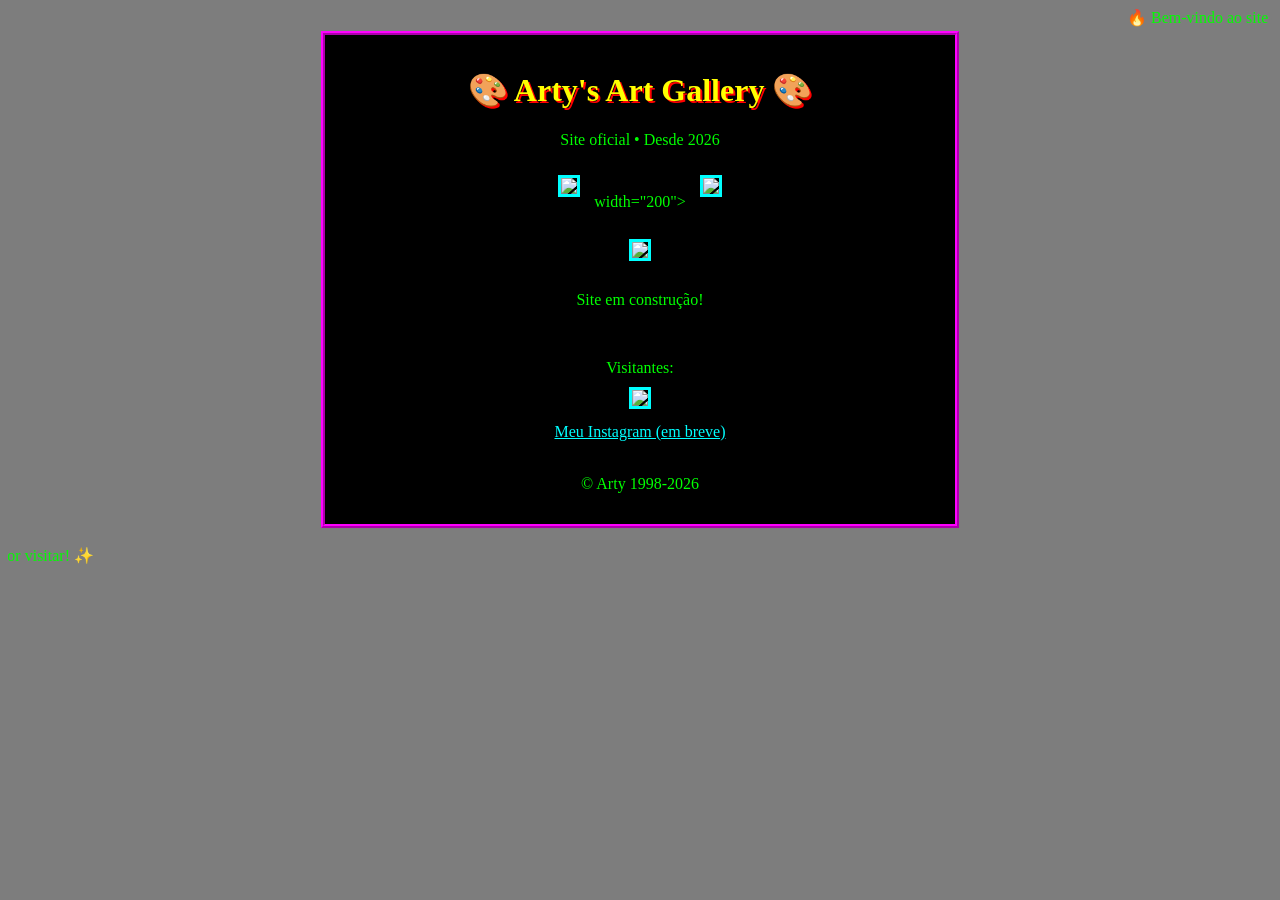
==== index.html @ b9e2ca2b "Atualizar o index.html" ====
<!DOCTYPE html>
<html>
<head>
<meta charset="UTF-8">
<title>Arty's Art Gallery</title>

<style>

body {
  background-color: #7d7d7d;
  background-image: url("https://i.imgur.com/8QfQF9F.gif");
  color: #00ff00;
  font-family: "Comic Sans MS", cursive;
  text-align: center;
}

/* caixa principal */
.main {
  background-color: black;
  border: 4px ridge #ff00ff;
  width: 600px;
  margin: auto;
  padding: 15px;
}

/* título */
h1 {
  color: yellow;
  text-shadow: 2px 2px red;
}

/* imagens */
img {
  border: 3px solid cyan;
  margin: 10px;
}

/* links */
a {
  color: cyan;
}

a:hover {
  color: yellow;
}

</style>

</head>

<body>

<marquee scrollamount="10">
🔥 Bem-vindo ao site oficial do Arty 🔥
</marquee>

<br>

<div class="main">

<h1>🎨 Arty's Art Gallery 🎨</h1>

<p>Site oficial • Desde 2026</p>

<img src="https://raw.githubusercontent.com/ArthArts/artharts/main/IMG_1007.jpeg"> width="200">
<img src="https://i.imgur.com/OUTRAIMAGEM.jpg" width="200">

<br><br>

<img src="https://i.imgur.com/5V0bY0B.gif">
<p>Site em construção!</p>

<br>

<p>
Visitantes:
<br>
<img src=
</p>

<br>

<a href="#">Meu Instagram (em breve)</a>

<br><br>

<p>© Arty 1998-2026</p>

</div>

<br>

<marquee direction="right">
✨ Obrigado por visitar! ✨
</marquee>

</body>
</html>
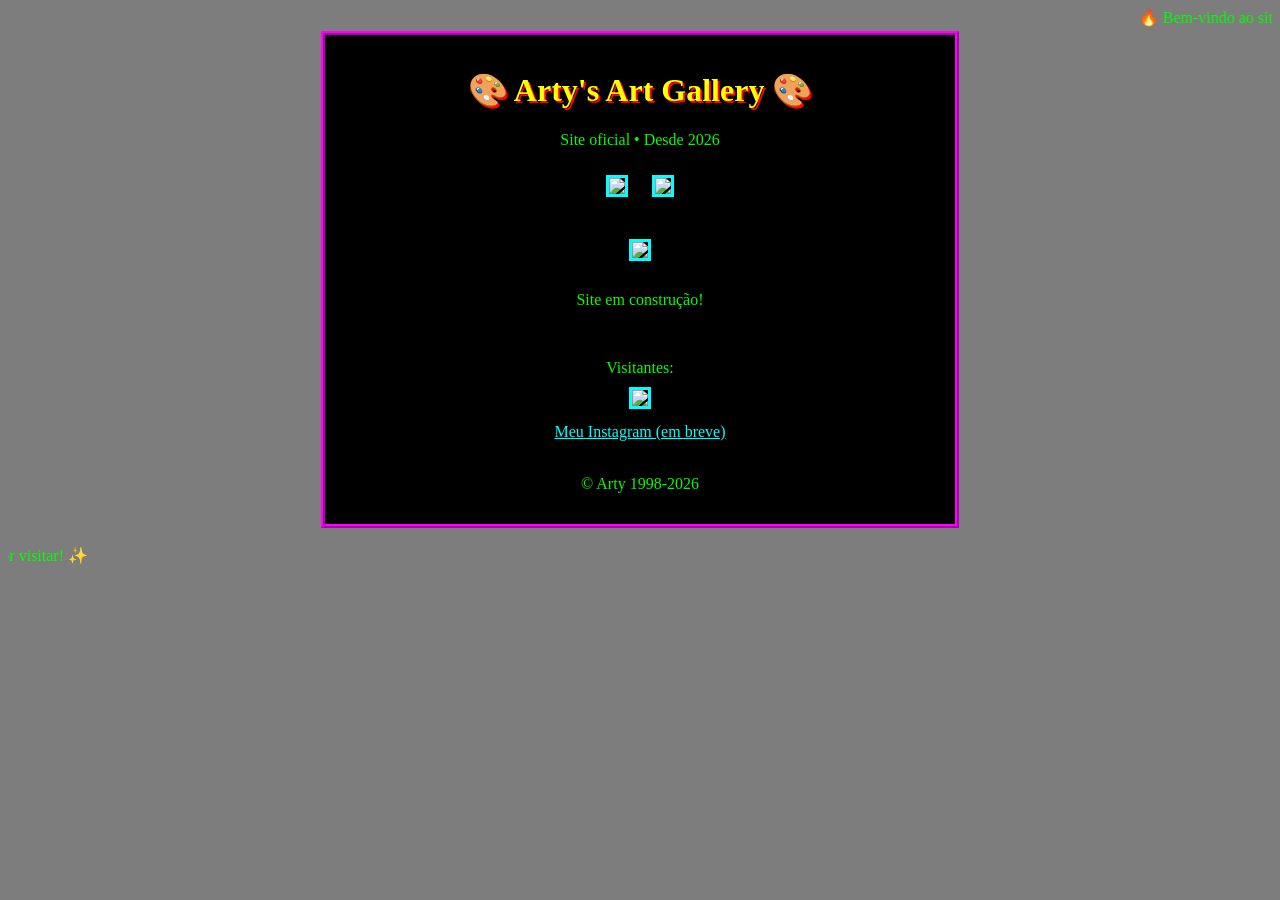
==== commit 02549204: "Atualizar o index.html" ====
--- a/index.html
+++ b/index.html
@@ -62,7 +62,7 @@
 
 <p>Site oficial • Desde 2026</p>
 
-<img src="https://raw.githubusercontent.com/ArthArts/artharts/main/IMG_1007.jpeg"> width="200">
+<img src="https://raw.githubusercontent.com/ArthArts/artharts/main/IMG_1007.jpeg" width="200">
 <img src="https://i.imgur.com/OUTRAIMAGEM.jpg" width="200">
 
 <br><br>
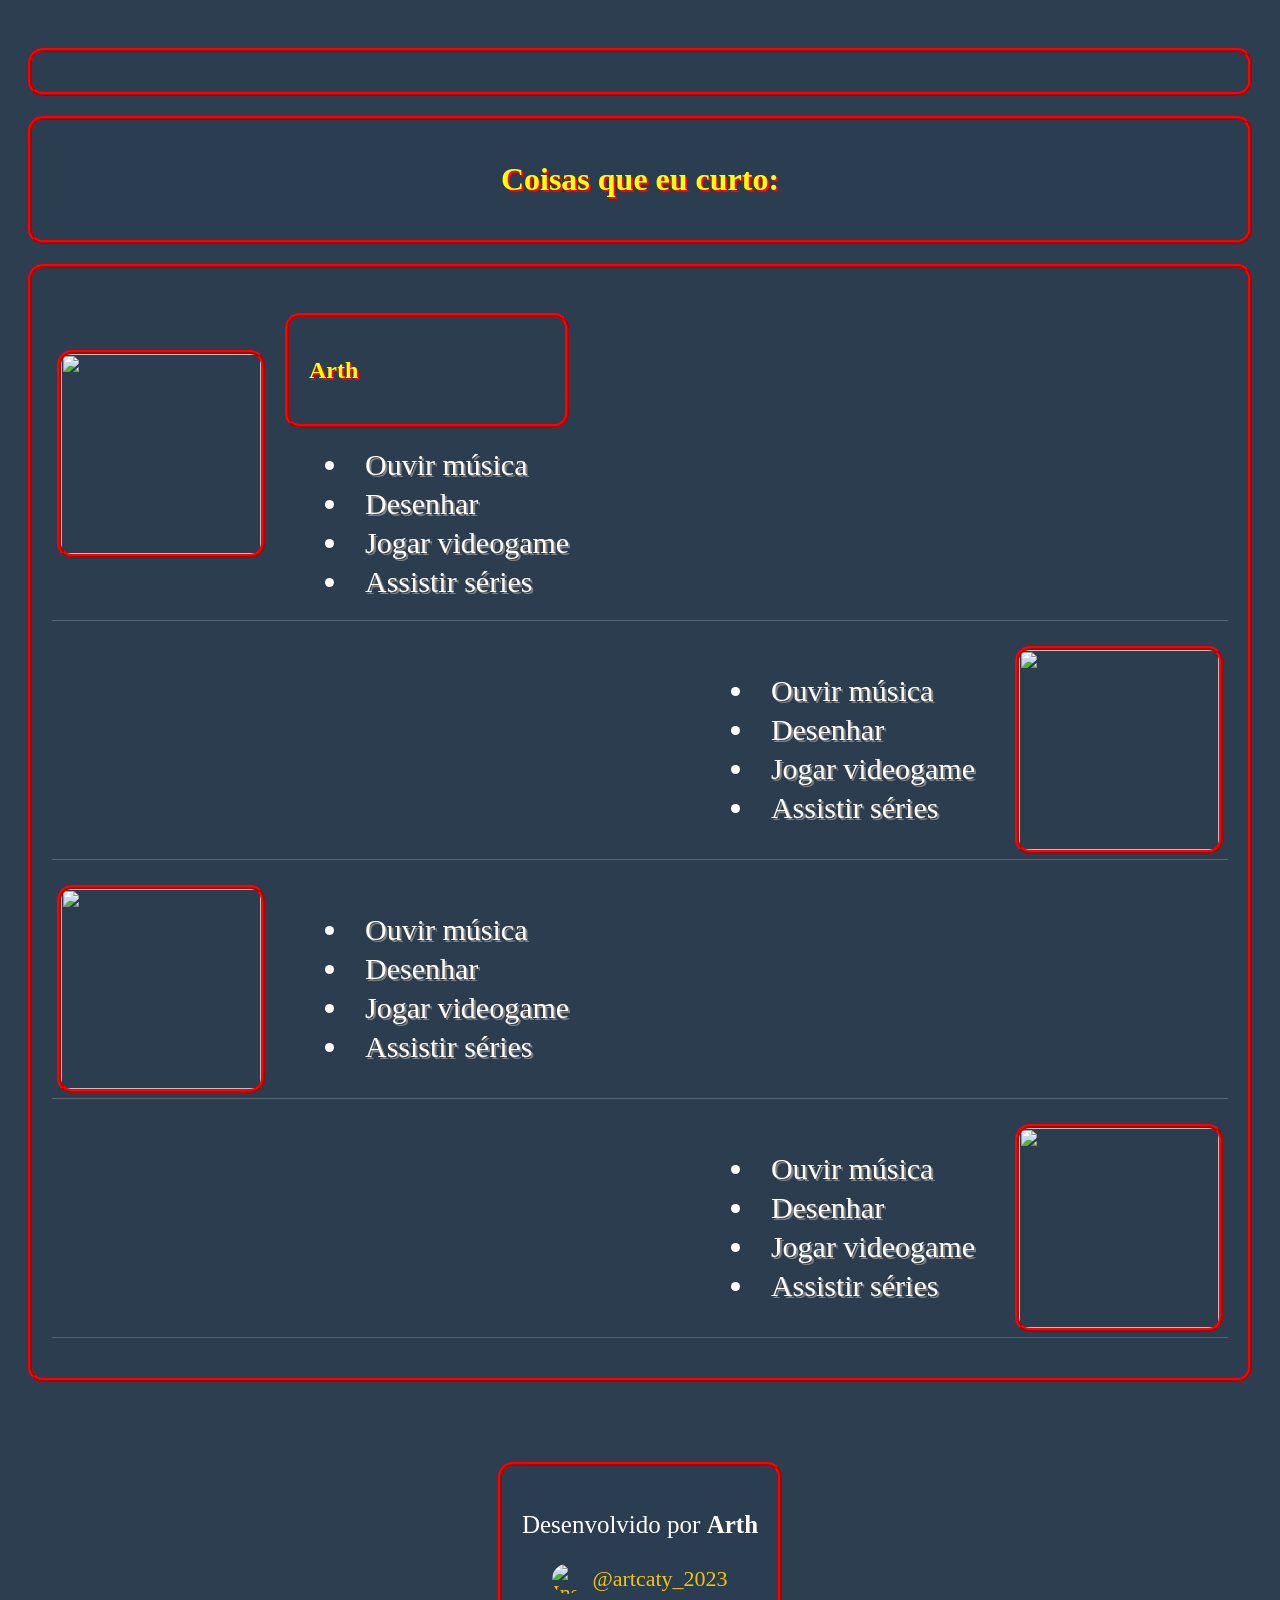
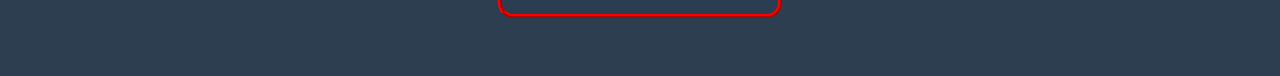
==== commit 7a95e139: "Atualizar o index.html" ====
--- a/index.html
+++ b/index.html
@@ -1,98 +1,249 @@
 <!DOCTYPE html>
-<html>
+<html lang="pt-br">
 <head>
-<meta charset="UTF-8">
-<title>Arty's Art Gallery</title>
-
-<style>
-
-body {
-  background-color: #7d7d7d;
-  background-image: url("https://i.imgur.com/8QfQF9F.gif");
-  color: #00ff00;
-  font-family: "Comic Sans MS", cursive;
-  text-align: center;
-}
-
-/* caixa principal */
-.main {
-  background-color: black;
-  border: 4px ridge #ff00ff;
-  width: 600px;
-  margin: auto;
-  padding: 15px;
-}
-
-/* título */
-h1 {
-  color: yellow;
-  text-shadow: 2px 2px red;
-}
-
-/* imagens */
-img {
-  border: 3px solid cyan;
-  margin: 10px;
-}
-
-/* links */
-a {
-  color: cyan;
-}
-
-a:hover {
-  color: yellow;
-}
-
-</style>
-
+	<meta charset="UTF-8">
+	<div class="main">
+	<title>Meus Favoritos</title>
+	</div>
+	<link rel="icon" type="image/x-icon" href="IMG_1007.jpeg">
+
+
+
+	<style>
+	h1 {
+		color: yellow;
+		text-shadow: 2px 2px red;
+		font-family: "Comic Sans MS", "Comic Sans", cursive-no;
+}
+
+	h2 {
+		color: orange;
+		text-shadow: 2px 2px red;
+		font-family: "MS Sans Serif";
+}
+
+	p {
+		font-size: 25px
+}
+
+	li {
+		list-style-position: inside;
+		font-size: 30px;
+		align-items: center;
+		margin-bottom: 5px;
+}
+
+	.marquee-up {
+		border: 2px inset white;
+		background: #c0c0c0;
+		color: black;
+		padding: 4px;
+		margin: 10px;
+		font-family: "MS Sans Serif";
+}
+
+	body {
+		background-color: #2c3e50;
+		background-image: 					url("floresta_laranja.jpeg");
+		background-size: cover;
+		background-repeat: no-repeat;
+		background-attachment: fixed;
+		color: white;
+		padding: 20px;
+		font-family: "Arial, sans-serif";
+}
+
+	img {
+		width: 200px;
+		height: 200px;
+		object-fit: cover;
+		border: 4px ridge #ff0000;
+		border-radius: 15px;
+}
+
+	.container-item {
+		display: flex;
+		align-items: center;
+		margin-bottom: 20px;
+		border-bottom: 1px solid rgba(255, 255, 255, 0.2);
+		padding: 5px;
+		gap: 20px;
+}
+
+	.container-item:nth-of-type(even) {
+		flex-direction: row-reverse;
+}
+
+	.container-item:nth-of-type(even) img {
+		margin-left: 20px;
+		margin-right: 0;
+}
+
+	.container-item img {
+    transition: transform 0.3s ease, box-shadow 0.3s ease;
+	cursor: pointer;
+}
+
+	.container-item img:hover {
+		transform: scale(1.1);
+		box-shadow: 0 0 20px rgba(255, 255, 0, 0.6);
+		z-index: 1;
+}
+
+	main, .main {
+		background-color: rgba(44, 62, 80, 0.8);
+		border: 4px ridge #ff0000;
+		border-radius: 15px;
+		padding: 20px;
+		list-style-position: inside;
+		margin: 20px auto;
+		text-shadow: 2px 2px gray;
+}
+
+	botao, .botao {
+		display: inline-block;
+		background-color: rgba(25, 25, 25, 1);
+.	border: 3px solid #cfcfcf;
+		border-radius: 15px;
+		padding: 20px;
+		list-style-position: inside;
+}
+
+	header {
+		background-color: rgba(44, 62, 80, 0.9);
+		border: 4px ridge #ff0000;
+		border-radius: 15px;
+		padding: 20px;
+		margin-bottom: 20px;
+		text-shadow: 2px 2px #000;
+		text-align: center;
+}
+
+	nav {
+		display: flex;
+		justify-content: center;
+		gap: 15px;
+		margin-bottom: 20px;
+}
+
+	article {
+		background: rgba(0, 0, 0, 0.5);
+		padding: 15px;
+		border-left: 5px solid yellow;
+		margin: 10px 0;
+}
+
+	aside {
+		font-style: italic;
+		color: #bdc3c7;
+		font-size: 14px;
+		text-align: right;
+}
+
+footer {
+    margin-top: 50px;
+    text-align: center;
+    padding: 30px;
+}
+
+.main-footer {
+    background-color: rgba(44, 62, 80, 0.9);
+    border: 4px ridge #ff0000;
+    border-radius: 15px;
+    padding: 20px;
+    display: inline-block;
+}
+
+.social a {
+    color: #f1c40f;
+    text-decoration: none;
+    font-size: 22px;
+    display: flex;
+    align-items: center;
+    justify-content: center;
+    gap: 10px;
+    transition: 0.3s;
+}
+
+.social a:hover {
+    color: #ff0000;
+    transform: scale(1.05);
+}
+
+.icon-insta {
+    width: 30px !important;
+    height: 30px !important;
+    border: none !important;
+    box-shadow: none !important;
+}
+
+	</style>
 </head>
-
 <body>
-
-<marquee scrollamount="10">
-🔥 Bem-vindo ao site oficial do Arty 🔥
-</marquee>
-
-<br>
-
-<div class="main">
-
-<h1>🎨 Arty's Art Gallery 🎨</h1>
-
-<p>Site oficial • Desde 2026</p>
-
-<img src="https://raw.githubusercontent.com/ArthArts/artharts/main/IMG_1007.jpeg" width="200">
-<img src="https://i.imgur.com/OUTRAIMAGEM.jpg" width="200">
-
-<br><br>
-
-<img src="https://i.imgur.com/5V0bY0B.gif">
-<p>Site em construção!</p>
-
-<br>
-
-<p>
-Visitantes:
-<br>
-<img src=
-</p>
-
-<br>
-
-<a href="#">Meu Instagram (em breve)</a>
-
-<br><br>
-
-<p>© Arty 1998-2026</p>
-
-</div>
-
-<br>
-
-<marquee direction="right">
-✨ Obrigado por visitar! ✨
-</marquee>
+	<header>
+		<h1>Coisas que eu curto:</h1>
+	</header>
+<main>
+	<div class="container-item">
+	<img src="ta_potente.jpeg">
+		<section id="sobre min">
+	<div class="main" top="200px">
+	<h1>Arth</h1>
+	</div>
+			<ul>
+			<li>Ouvir música</li>
+ 			<li>Desenhar</li>
+			<li>Jogar videogame</li>
+			<li>Assistir séries</li>
+			</ul>
+		</section>
+	</div>
+		<div class="container-item">
+		<img src="https://i.etsystatic.com/16534411/r/il/c48c12/4558924237/il_850x675.4558924237_a4yt.jpg">
+		<section id="Amigos">
+			<ul>
+			<li>Ouvir música</li>
+ 			<li>Desenhar</li>
+			<li>Jogar videogame</li>
+			<li>Assistir séries</li>
+			</ul>
+		</section>
+	</div>
+	<div class="container-item">
+	<img src="https://i.etsystatic.com/16534411/r/il/c48c12/4558924237/il_850x675.4558924237_a4yt.jpg">
+		<section id="Amigos2">
+			<ul>
+			<li>Ouvir música</li>
+ 			<li>Desenhar</li>
+			<li>Jogar videogame</li>
+			<li>Assistir séries</li>
+			</ul>
+		</section>
+	</div>
+	<div class="container-item">
+	<img src="https://i.etsystatic.com/16534411/r/il/c48c12/4558924237/il_850x675.4558924237_a4yt.jpg">
+		<section id="Amigos3">
+			<ul>
+			<li>Ouvir música</li>
+ 			<li>Desenhar</li>
+			<li>Jogar videogame</li>
+			<li>Assistir séries</li>
+			</ul>
+		</section>
+	</div>
+</main>
+<footer>
+    <div class="main-footer"> 
+        <p>Desenvolvido por
+<strong>Arth</strong></p>
+        <div class="social">
+            <a href="https://www.instagram.com/artcaty_2023" target="_blank">
+                <img src="https://upload.wikimedia.org/wikipedia/commons/e/e7/Instagram_logo_2016.svg" alt="Instagram" class="icon-insta">
+                @artcaty_2023
+            </a>
+        </div>
+    </div>
+</footer>
 
 </body>
-</html>
+</html>
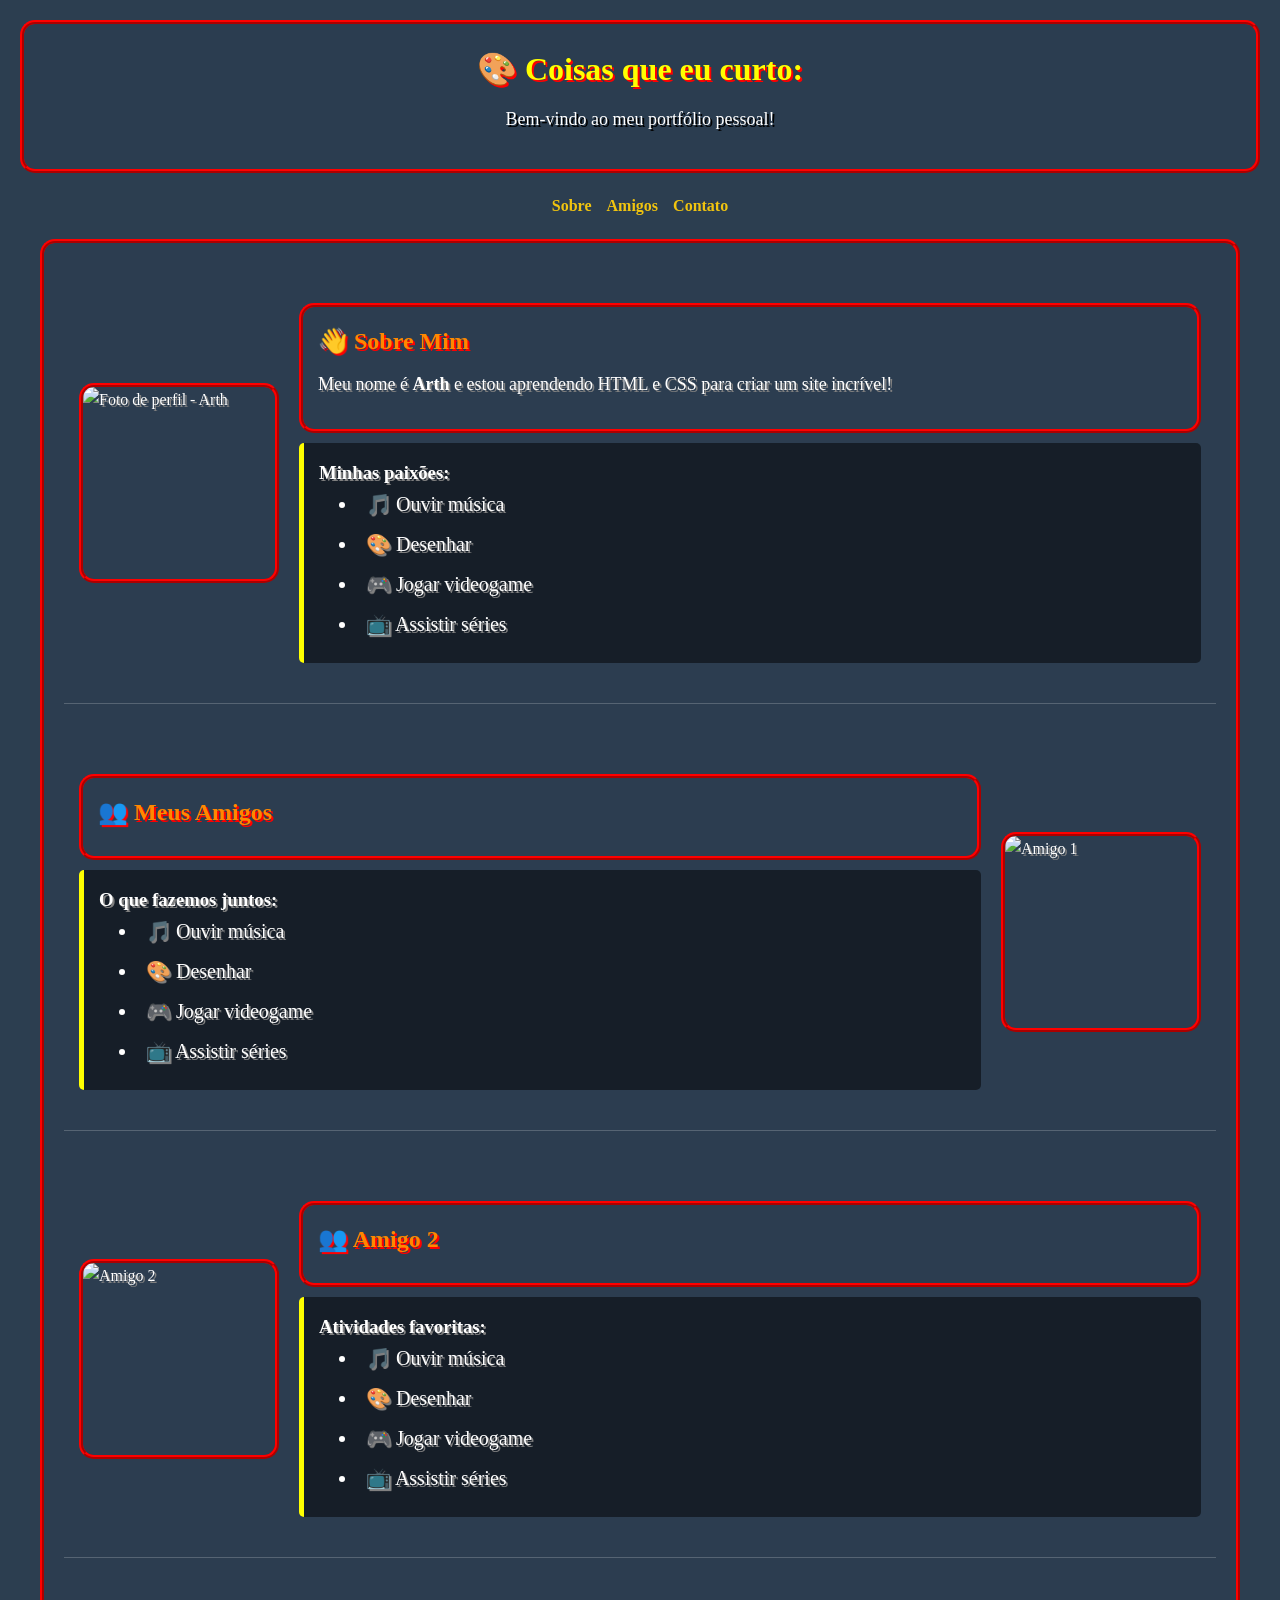
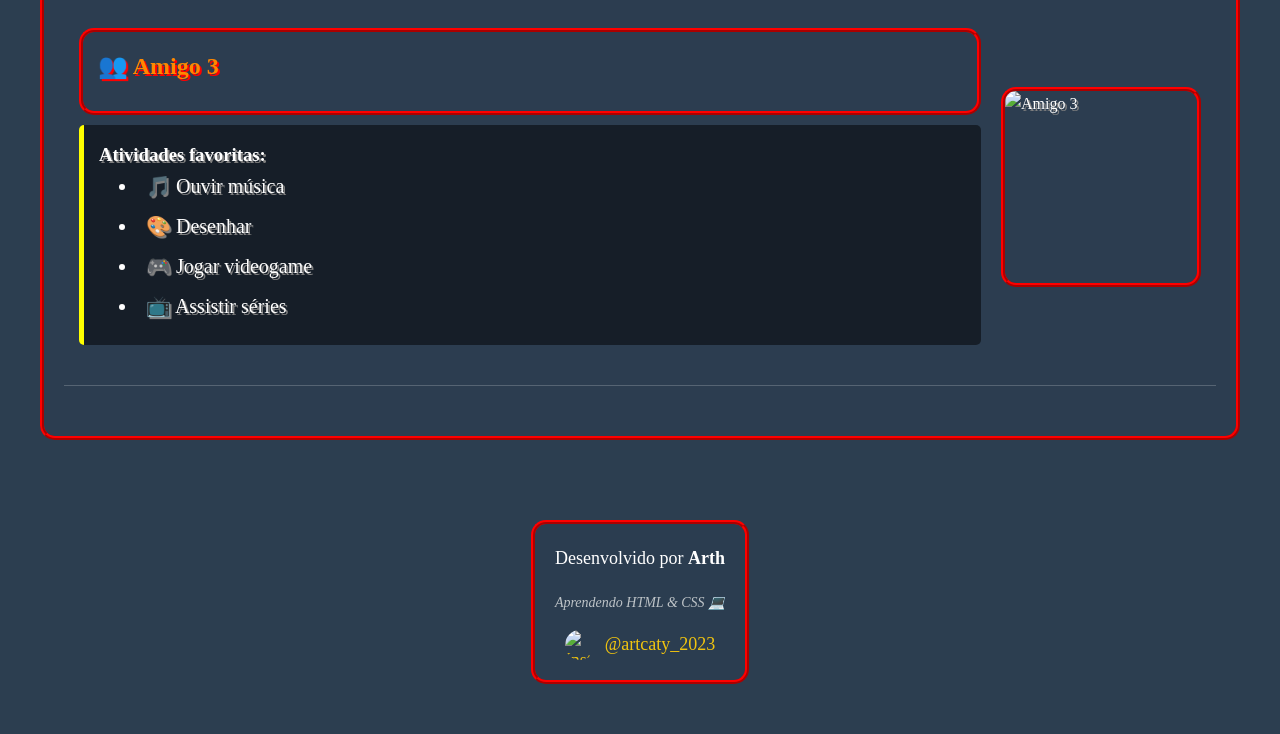
==== commit 78ef45ed: "feat: atualizar HTML com CSS separado e estrutura melhorada" ====
--- a/index.html
+++ b/index.html
@@ -2,248 +2,116 @@
 <html lang="pt-br">
 <head>
 	<meta charset="UTF-8">
-	<div class="main">
-	<title>Meus Favoritos</title>
-	</div>
-	<link rel="icon" type="image/x-icon" href="IMG_1007.jpeg">
-
-
-
-	<style>
-	h1 {
-		color: yellow;
-		text-shadow: 2px 2px red;
-		font-family: "Comic Sans MS", "Comic Sans", cursive-no;
-}
-
-	h2 {
-		color: orange;
-		text-shadow: 2px 2px red;
-		font-family: "MS Sans Serif";
-}
-
-	p {
-		font-size: 25px
-}
-
-	li {
-		list-style-position: inside;
-		font-size: 30px;
-		align-items: center;
-		margin-bottom: 5px;
-}
-
-	.marquee-up {
-		border: 2px inset white;
-		background: #c0c0c0;
-		color: black;
-		padding: 4px;
-		margin: 10px;
-		font-family: "MS Sans Serif";
-}
-
-	body {
-		background-color: #2c3e50;
-		background-image: 					url("floresta_laranja.jpeg");
-		background-size: cover;
-		background-repeat: no-repeat;
-		background-attachment: fixed;
-		color: white;
-		padding: 20px;
-		font-family: "Arial, sans-serif";
-}
-
-	img {
-		width: 200px;
-		height: 200px;
-		object-fit: cover;
-		border: 4px ridge #ff0000;
-		border-radius: 15px;
-}
-
-	.container-item {
-		display: flex;
-		align-items: center;
-		margin-bottom: 20px;
-		border-bottom: 1px solid rgba(255, 255, 255, 0.2);
-		padding: 5px;
-		gap: 20px;
-}
-
-	.container-item:nth-of-type(even) {
-		flex-direction: row-reverse;
-}
-
-	.container-item:nth-of-type(even) img {
-		margin-left: 20px;
-		margin-right: 0;
-}
-
-	.container-item img {
-    transition: transform 0.3s ease, box-shadow 0.3s ease;
-	cursor: pointer;
-}
-
-	.container-item img:hover {
-		transform: scale(1.1);
-		box-shadow: 0 0 20px rgba(255, 255, 0, 0.6);
-		z-index: 1;
-}
-
-	main, .main {
-		background-color: rgba(44, 62, 80, 0.8);
-		border: 4px ridge #ff0000;
-		border-radius: 15px;
-		padding: 20px;
-		list-style-position: inside;
-		margin: 20px auto;
-		text-shadow: 2px 2px gray;
-}
-
-	botao, .botao {
-		display: inline-block;
-		background-color: rgba(25, 25, 25, 1);
-.	border: 3px solid #cfcfcf;
-		border-radius: 15px;
-		padding: 20px;
-		list-style-position: inside;
-}
-
-	header {
-		background-color: rgba(44, 62, 80, 0.9);
-		border: 4px ridge #ff0000;
-		border-radius: 15px;
-		padding: 20px;
-		margin-bottom: 20px;
-		text-shadow: 2px 2px #000;
-		text-align: center;
-}
-
-	nav {
-		display: flex;
-		justify-content: center;
-		gap: 15px;
-		margin-bottom: 20px;
-}
-
-	article {
-		background: rgba(0, 0, 0, 0.5);
-		padding: 15px;
-		border-left: 5px solid yellow;
-		margin: 10px 0;
-}
-
-	aside {
-		font-style: italic;
-		color: #bdc3c7;
-		font-size: 14px;
-		text-align: right;
-}
-
-footer {
-    margin-top: 50px;
-    text-align: center;
-    padding: 30px;
-}
-
-.main-footer {
-    background-color: rgba(44, 62, 80, 0.9);
-    border: 4px ridge #ff0000;
-    border-radius: 15px;
-    padding: 20px;
-    display: inline-block;
-}
-
-.social a {
-    color: #f1c40f;
-    text-decoration: none;
-    font-size: 22px;
-    display: flex;
-    align-items: center;
-    justify-content: center;
-    gap: 10px;
-    transition: 0.3s;
-}
-
-.social a:hover {
-    color: #ff0000;
-    transform: scale(1.05);
-}
-
-.icon-insta {
-    width: 30px !important;
-    height: 30px !important;
-    border: none !important;
-    box-shadow: none !important;
-}
-
-	</style>
+	<meta name="viewport" content="width=device-width, initial-scale=1.0">
+	<meta name="description" content="Portfólio pessoal - Arth">
+	<meta name="author" content="Arth">
+	<title>Coisas que eu curto - Arth</title>
+	<link rel="icon" type="image/x-icon" href="images/ta_potente.jpeg">
+	<link rel="stylesheet" href="css/styles.css">
 </head>
 <body>
 	<header>
-		<h1>Coisas que eu curto:</h1>
+		<h1>🎨 Coisas que eu curto:</h1>
+		<p>Bem-vindo ao meu portfólio pessoal!</p>
 	</header>
-<main>
-	<div class="container-item">
-	<img src="ta_potente.jpeg">
-		<section id="sobre min">
-	<div class="main" top="200px">
-	<h1>Arth</h1>
-	</div>
-			<ul>
-			<li>Ouvir música</li>
- 			<li>Desenhar</li>
-			<li>Jogar videogame</li>
-			<li>Assistir séries</li>
-			</ul>
-		</section>
-	</div>
+
+	<nav>
+		<a href="#sobre">Sobre</a>
+		<a href="#amigos">Amigos</a>
+		<a href="#contato">Contato</a>
+	</nav>
+
+	<main>
+		<!-- Seção Sobre -->
 		<div class="container-item">
-		<img src="https://i.etsystatic.com/16534411/r/il/c48c12/4558924237/il_850x675.4558924237_a4yt.jpg">
-		<section id="Amigos">
-			<ul>
-			<li>Ouvir música</li>
- 			<li>Desenhar</li>
-			<li>Jogar videogame</li>
-			<li>Assistir séries</li>
-			</ul>
-		</section>
-	</div>
-	<div class="container-item">
-	<img src="https://i.etsystatic.com/16534411/r/il/c48c12/4558924237/il_850x675.4558924237_a4yt.jpg">
-		<section id="Amigos2">
-			<ul>
-			<li>Ouvir música</li>
- 			<li>Desenhar</li>
-			<li>Jogar videogame</li>
-			<li>Assistir séries</li>
-			</ul>
-		</section>
-	</div>
-	<div class="container-item">
-	<img src="https://i.etsystatic.com/16534411/r/il/c48c12/4558924237/il_850x675.4558924237_a4yt.jpg">
-		<section id="Amigos3">
-			<ul>
-			<li>Ouvir música</li>
- 			<li>Desenhar</li>
-			<li>Jogar videogame</li>
-			<li>Assistir séries</li>
-			</ul>
-		</section>
-	</div>
-</main>
-<footer>
-    <div class="main-footer"> 
-        <p>Desenvolvido por
-<strong>Arth</strong></p>
-        <div class="social">
-            <a href="https://www.instagram.com/artcaty_2023" target="_blank">
-                <img src="https://upload.wikimedia.org/wikipedia/commons/e/e7/Instagram_logo_2016.svg" alt="Instagram" class="icon-insta">
-                @artcaty_2023
-            </a>
-        </div>
-    </div>
-</footer>
+			<img src="images/ta_potente.jpeg" alt="Foto de perfil - Arth">
+			<section id="sobre">
+				<div class="main">
+					<h2>👋 Sobre Mim</h2>
+					<p>Meu nome é <strong>Arth</strong> e estou aprendendo HTML e CSS para criar um site incrível!</p>
+				</div>
+				<article>
+					<h3>Minhas paixões:</h3>
+					<ul>
+						<li>🎵 Ouvir música</li>
+						<li>🎨 Desenhar</li>
+						<li>🎮 Jogar videogame</li>
+						<li>📺 Assistir séries</li>
+					</ul>
+				</article>
+			</section>
+		</div>
+
+		<!-- Seção Amigos 1 -->
+		<div class="container-item">
+			<img src="https://i.etsystatic.com/16534411/r/il/c48c12/4558924237/il_850x675.4558924237_a4yt.jpg" alt="Amigo 1">
+			<section id="amigos">
+				<div class="main">
+					<h2>👥 Meus Amigos</h2>
+				</div>
+				<article>
+					<h3>O que fazemos juntos:</h3>
+					<ul>
+						<li>🎵 Ouvir música</li>
+						<li>🎨 Desenhar</li>
+						<li>🎮 Jogar videogame</li>
+						<li>📺 Assistir séries</li>
+					</ul>
+				</article>
+			</section>
+		</div>
+
+		<!-- Seção Amigos 2 -->
+		<div class="container-item">
+			<img src="https://i.etsystatic.com/16534411/r/il/c48c12/4558924237/il_850x675.4558924237_a4yt.jpg" alt="Amigo 2">
+			<section>
+				<div class="main">
+					<h2>👥 Amigo 2</h2>
+				</div>
+				<article>
+					<h3>Atividades favoritas:</h3>
+					<ul>
+						<li>🎵 Ouvir música</li>
+						<li>🎨 Desenhar</li>
+						<li>🎮 Jogar videogame</li>
+						<li>📺 Assistir séries</li>
+					</ul>
+				</article>
+			</section>
+		</div>
+
+		<!-- Seção Amigos 3 -->
+		<div class="container-item">
+			<img src="https://i.etsystatic.com/16534411/r/il/c48c12/4558924237/il_850x675.4558924237_a4yt.jpg" alt="Amigo 3">
+			<section>
+				<div class="main">
+					<h2>👥 Amigo 3</h2>
+				</div>
+				<article>
+					<h3>Atividades favoritas:</h3>
+					<ul>
+						<li>🎵 Ouvir música</li>
+						<li>🎨 Desenhar</li>
+						<li>🎮 Jogar videogame</li>
+						<li>📺 Assistir séries</li>
+					</ul>
+				</article>
+			</section>
+		</div>
+	</main>
+
+	<footer>
+		<div class="main-footer">
+			<p>Desenvolvido por <strong>Arth</strong></p>
+			<aside>Aprendendo HTML & CSS 💻</aside>
+			<div class="social" id="contato">
+				<a href="https://www.instagram.com/artcaty_2023" target="_blank" rel="noopener noreferrer">
+					<img src="https://upload.wikimedia.org/wikipedia/commons/e/e7/Instagram_logo_2016.svg" alt="Instagram" class="icon-insta">
+					<span>@artcaty_2023</span>
+				</a>
+			</div>
+		</div>
+	</footer>
 
 </body>
-</html>+</html>
--- a/css/styles.css
+++ b/css/styles.css
@@ -0,0 +1,341 @@
+/* =====================
+   ESTILOS GLOBAIS
+   ===================== */
+
+:root {
+	--color-primary: #2c3e50;
+	--color-accent: #ff0000;
+	--color-text: #ffffff;
+	--color-border: rgba(255, 255, 255, 0.2);
+}
+
+* {
+	margin: 0;
+	padding: 0;
+	box-sizing: border-box;
+}
+
+body {
+	background-color: var(--color-primary);
+	background-image: url("../images/floresta_laranja.jpeg");
+	background-size: cover;
+	background-repeat: no-repeat;
+	background-attachment: fixed;
+	color: var(--color-text);
+	padding: 20px;
+	font-family: "Arial, sans-serif";
+	line-height: 1.6;
+}
+
+/* =====================
+   TIPOGRAFIA
+   ===================== */
+
+h1 {
+	color: #ffff00;
+	text-shadow: 2px 2px var(--color-accent);
+	font-family: "Comic Sans MS", "Comic Sans", cursive;
+	margin-bottom: 10px;
+}
+
+h2 {
+	color: #ff8800;
+	text-shadow: 2px 2px var(--color-accent);
+	font-family: "MS Sans Serif";
+	margin-bottom: 10px;
+}
+
+p {
+	font-size: 18px;
+	margin-bottom: 15px;
+}
+
+/* =====================
+   LISTAS
+   ===================== */
+
+li {
+	list-style-position: inside;
+	font-size: 20px;
+	margin-bottom: 8px;
+}
+
+ul {
+	padding-left: 20px;
+}
+
+/* =====================
+   HEADER
+   ===================== */
+
+header {
+	background-color: rgba(44, 62, 80, 0.9);
+	border: 4px ridge var(--color-accent);
+	border-radius: 15px;
+	padding: 20px;
+	margin-bottom: 20px;
+	text-shadow: 2px 2px #000;
+	text-align: center;
+}
+
+/* =====================
+   NAVEGAÇÃO
+   ===================== */
+
+nav {
+	display: flex;
+	justify-content: center;
+	gap: 15px;
+	margin-bottom: 20px;
+	flex-wrap: wrap;
+}
+
+nav a {
+	color: #f1c40f;
+	text-decoration: none;
+	transition: 0.3s;
+	font-weight: bold;
+}
+
+nav a:hover {
+	color: var(--color-accent);
+	text-shadow: 0 0 10px rgba(255, 0, 0, 0.5);
+}
+
+/* =====================
+   MAIN E CONTAINER
+   ===================== */
+
+main {
+	background-color: rgba(44, 62, 80, 0.8);
+	border: 4px ridge var(--color-accent);
+	border-radius: 15px;
+	padding: 20px;
+	margin: 20px auto;
+	text-shadow: 2px 2px gray;
+	max-width: 1200px;
+}
+
+.main {
+	background-color: rgba(44, 62, 80, 0.8);
+	border: 4px ridge var(--color-accent);
+	border-radius: 15px;
+	padding: 15px;
+	margin: 10px 0;
+	text-shadow: 2px 2px gray;
+}
+
+/* =====================
+   CONTAINER DE ITENS
+   ===================== */
+
+.container-item {
+	display: flex;
+	align-items: center;
+	margin-bottom: 30px;
+	border-bottom: 1px solid var(--color-border);
+	padding: 15px;
+	gap: 20px;
+	flex-wrap: wrap;
+}
+
+.container-item:nth-of-type(even) {
+	flex-direction: row-reverse;
+}
+
+.container-item section {
+	flex: 1;
+	min-width: 250px;
+}
+
+/* =====================
+   IMAGENS
+   ===================== */
+
+img {
+	width: 200px;
+	height: 200px;
+	object-fit: cover;
+	border: 4px ridge var(--color-accent);
+	border-radius: 15px;
+	transition: transform 0.3s ease, box-shadow 0.3s ease;
+	cursor: pointer;
+}
+
+img:hover {
+	transform: scale(1.1);
+	box-shadow: 0 0 20px rgba(255, 255, 0, 0.6);
+	z-index: 1;
+}
+
+/* =====================
+   ARTIGOS E SEÇÕES
+   ===================== */
+
+article {
+	background: rgba(0, 0, 0, 0.5);
+	padding: 15px;
+	border-left: 5px solid #ffff00;
+	margin: 10px 0;
+	border-radius: 5px;
+}
+
+aside {
+	font-style: italic;
+	color: #bdc3c7;
+	font-size: 14px;
+	text-align: right;
+	margin-top: 20px;
+}
+
+section {
+	margin: 15px 0;
+}
+
+/* =====================
+   BOTÕES
+   ===================== */
+
+.botao, button {
+	display: inline-block;
+	background-color: rgba(25, 25, 25, 1);
+	border: 3px solid #cfcfcf;
+	border-radius: 15px;
+	padding: 15px 30px;
+	color: var(--color-text);
+	cursor: pointer;
+	transition: 0.3s;
+	font-size: 16px;
+	font-weight: bold;
+}
+
+.botao:hover, button:hover {
+	background-color: rgba(50, 50, 50, 1);
+	box-shadow: 0 0 15px rgba(255, 0, 0, 0.5);
+	transform: scale(1.05);
+}
+
+/* =====================
+   FOOTER
+   ===================== */
+
+footer {
+	margin-top: 50px;
+	text-align: center;
+	padding: 30px;
+}
+
+.main-footer {
+	background-color: rgba(44, 62, 80, 0.9);
+	border: 4px ridge var(--color-accent);
+	border-radius: 15px;
+	padding: 20px;
+	display: inline-block;
+}
+
+/* =====================
+   REDES SOCIAIS
+   ===================== */
+
+.social {
+	margin-top: 15px;
+	display: flex;
+	justify-content: center;
+	gap: 20px;
+	flex-wrap: wrap;
+}
+
+.social a {
+	color: #f1c40f;
+	text-decoration: none;
+	font-size: 18px;
+	display: flex;
+	align-items: center;
+	justify-content: center;
+	gap: 10px;
+	transition: 0.3s;
+}
+
+.social a:hover {
+	color: var(--color-accent);
+	transform: scale(1.1);
+}
+
+.icon-insta {
+	width: 30px !important;
+	height: 30px !important;
+	border: none !important;
+	box-shadow: none !important;
+}
+
+/* =====================
+   UTILIDADES
+   ===================== */
+
+.marquee-up {
+	border: 2px inset white;
+	background: #c0c0c0;
+	color: black;
+	padding: 10px;
+	margin: 10px;
+	font-family: "MS Sans Serif";
+	border-radius: 5px;
+}
+
+/* =====================
+   RESPONSIVIDADE
+   ===================== */
+
+@media (max-width: 768px) {
+	body {
+		padding: 10px;
+	}
+
+	main {
+		padding: 15px;
+		margin: 10px auto;
+	}
+
+	.container-item {
+		flex-direction: column !important;
+		align-items: center;
+		text-align: center;
+	}
+
+	.container-item img {
+		width: 150px;
+		height: 150px;
+	}
+
+	header h1 {
+		font-size: 24px;
+	}
+
+	nav {
+		gap: 10px;
+	}
+
+	li {
+		font-size: 18px;
+	}
+}
+
+@media (max-width: 480px) {
+	h1 {
+		font-size: 20px;
+	}
+
+	li {
+		font-size: 16px;
+	}
+
+	.container-item {
+		padding: 10px;
+		margin-bottom: 20px;
+	}
+
+	img {
+		width: 120px;
+		height: 120px;
+	}
+}
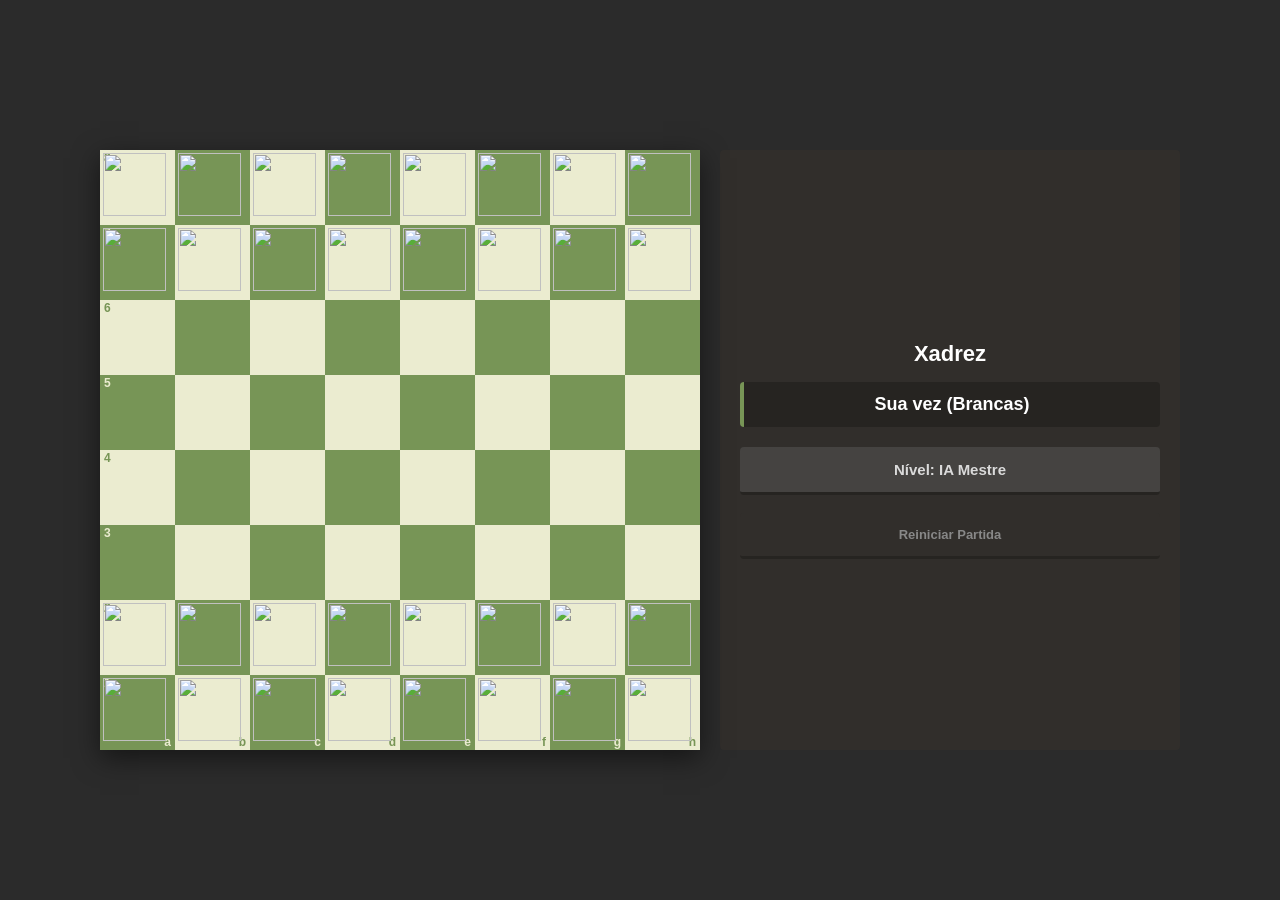
==== commit 17444697: "Add files via upload" ====
--- a/index.html
+++ b/index.html
@@ -1,117 +1,32 @@
-<!DOCTYPE html>
-<html lang="pt-br">
+<!doctype html>
+<html lang="pt-BR">
 <head>
-	<meta charset="UTF-8">
-	<meta name="viewport" content="width=device-width, initial-scale=1.0">
-	<meta name="description" content="Portfólio pessoal - Arth">
-	<meta name="author" content="Arth">
-	<title>Coisas que eu curto - Arth</title>
-	<link rel="icon" type="image/x-icon" href="images/ta_potente.jpeg">
-	<link rel="stylesheet" href="css/styles.css">
+<meta charset="utf-8"/>
+<meta name="viewport" content="width=device-width, initial-scale=1.0, maximum-scale=1.0, user-scalable=no"/>
+<title>Xadrez Offline</title>
+<link rel="icon" type="image/png" href="img/favicon.png"/>
+
+<link rel="stylesheet" href="style.css"/>
 </head>
 <body>
-	<header>
-		<h1>🎨 Coisas que eu curto:</h1>
-		<p>Bem-vindo ao meu portfólio pessoal!</p>
-	</header>
 
-	<nav>
-		<a href="#sobre">Sobre</a>
-		<a href="#amigos">Amigos</a>
-		<a href="#contato">Contato</a>
-	</nav>
+<div id="game">
+  <div id="board-container">
+    <div id="board"></div>
+    <div id="promo-menu"></div>
+  </div>
+  
+  <div id="info">
+    <h2>Xadrez</h2>
+    <div id="status">Vez: Brancas</div>
+    <div class="btn-group">
+      <button id="toggleMode">Nível: IA Mestre</button>
+      <button id="reset">Reiniciar Partida</button>
+    </div>
+  </div>
+</div>
 
-	<main>
-		<!-- Seção Sobre -->
-		<div class="container-item">
-			<img src="images/ta_potente.jpeg" alt="Foto de perfil - Arth">
-			<section id="sobre">
-				<div class="main">
-					<h2>👋 Sobre Mim</h2>
-					<p>Meu nome é <strong>Arth</strong> e estou aprendendo HTML e CSS para criar um site incrível!</p>
-				</div>
-				<article>
-					<h3>Minhas paixões:</h3>
-					<ul>
-						<li>🎵 Ouvir música</li>
-						<li>🎨 Desenhar</li>
-						<li>🎮 Jogar videogame</li>
-						<li>📺 Assistir séries</li>
-					</ul>
-				</article>
-			</section>
-		</div>
-
-		<!-- Seção Amigos 1 -->
-		<div class="container-item">
-			<img src="https://i.etsystatic.com/16534411/r/il/c48c12/4558924237/il_850x675.4558924237_a4yt.jpg" alt="Amigo 1">
-			<section id="amigos">
-				<div class="main">
-					<h2>👥 Meus Amigos</h2>
-				</div>
-				<article>
-					<h3>O que fazemos juntos:</h3>
-					<ul>
-						<li>🎵 Ouvir música</li>
-						<li>🎨 Desenhar</li>
-						<li>🎮 Jogar videogame</li>
-						<li>📺 Assistir séries</li>
-					</ul>
-				</article>
-			</section>
-		</div>
-
-		<!-- Seção Amigos 2 -->
-		<div class="container-item">
-			<img src="https://i.etsystatic.com/16534411/r/il/c48c12/4558924237/il_850x675.4558924237_a4yt.jpg" alt="Amigo 2">
-			<section>
-				<div class="main">
-					<h2>👥 Amigo 2</h2>
-				</div>
-				<article>
-					<h3>Atividades favoritas:</h3>
-					<ul>
-						<li>🎵 Ouvir música</li>
-						<li>🎨 Desenhar</li>
-						<li>🎮 Jogar videogame</li>
-						<li>📺 Assistir séries</li>
-					</ul>
-				</article>
-			</section>
-		</div>
-
-		<!-- Seção Amigos 3 -->
-		<div class="container-item">
-			<img src="https://i.etsystatic.com/16534411/r/il/c48c12/4558924237/il_850x675.4558924237_a4yt.jpg" alt="Amigo 3">
-			<section>
-				<div class="main">
-					<h2>👥 Amigo 3</h2>
-				</div>
-				<article>
-					<h3>Atividades favoritas:</h3>
-					<ul>
-						<li>🎵 Ouvir música</li>
-						<li>🎨 Desenhar</li>
-						<li>🎮 Jogar videogame</li>
-						<li>📺 Assistir séries</li>
-					</ul>
-				</article>
-			</section>
-		</div>
-	</main>
-
-	<footer>
-		<div class="main-footer">
-			<p>Desenvolvido por <strong>Arth</strong></p>
-			<aside>Aprendendo HTML & CSS 💻</aside>
-			<div class="social" id="contato">
-				<a href="https://www.instagram.com/artcaty_2023" target="_blank" rel="noopener noreferrer">
-					<img src="https://upload.wikimedia.org/wikipedia/commons/e/e7/Instagram_logo_2016.svg" alt="Instagram" class="icon-insta">
-					<span>@artcaty_2023</span>
-				</a>
-			</div>
-		</div>
-	</footer>
-
+<script src="https://cdnjs.cloudflare.com/ajax/libs/tone/14.8.49/Tone.min.js"></script>
+<script src="script.js"></script>
 </body>
 </html>
--- a/style.css
+++ b/style.css
@@ -0,0 +1,68 @@
+:root {
+    --light: #ebecd0; --dark: #779556;
+    --highlight: rgba(255, 255, 255, 0.5); --capture: rgba(255, 0, 0, 0.4);
+    --bg: #2b2b2b; --panel: #312e2b;
+  }
+  
+  * { box-sizing: border-box; touch-action: manipulation; -webkit-tap-highlight-color: transparent; }
+
+  body { 
+    display: flex; align-items: center; justify-content: center; 
+    min-height: 100vh; margin: 0; background: var(--bg); color: #fff; 
+    font-family: -apple-system, BlinkMacSystemFont, "Segoe UI", Helvetica, Arial, sans-serif;
+  }
+
+  #game { display: flex; flex-direction: row; gap: 20px; align-items: stretch; padding: 10px; width: 100%; max-width: 1100px; }
+
+  #board-container { flex: 0 0 min(90vw, 600px); display: flex; align-items: center; position: relative; }
+
+  #board { 
+    display: grid; grid-template-columns: repeat(8, 12.5%); grid-template-rows: repeat(8, 12.5%);
+    width: 100%; aspect-ratio: 1/1; box-shadow: 0 8px 25px rgba(0,0,0,0.5); background: #333;
+  }
+
+  .square { position: relative; display: flex; align-items: center; justify-content: center; width: 100%; height: 100%; cursor: pointer; }
+  .light { background: var(--light); }
+  .dark { background: var(--dark); }
+  
+  .hl-move::after { content: ""; width: 25%; height: 25%; background: rgba(0,0,0,0.1); border-radius: 50%; position: absolute; }
+  .hl-capture { background: var(--capture) !important; }
+
+  .piece { width: 100%; height: 100%; display: flex; align-items: center; justify-content: center; z-index: 2; transition: transform 0.1s; }
+  .piece img { width: 92%; height: 92%; object-fit: contain; pointer-events: none; }
+
+  #promo-menu {
+    position: absolute; top: 0; left: 0; width: 100%; height: 100%;
+    background: rgba(0,0,0,0.7); display: none; z-index: 100;
+    align-items: center; justify-content: center; gap: 15px; border-radius: 2px;
+  }
+  .promo-option {
+    width: 18%; aspect-ratio: 1/1; background: var(--light); 
+    border: 3px solid var(--dark); border-radius: 8px; cursor: pointer;
+    display: flex; align-items: center; justify-content: center; transition: transform 0.2s;
+  }
+  .promo-option:hover { transform: scale(1.1); background: #fff; }
+  .promo-option img { width: 85%; }
+
+  #info { flex: 1; min-width: 280px; padding: 20px; background: var(--panel); border-radius: 4px; display: flex; flex-direction: column; justify-content: center; }
+
+  h2 { margin: 0 0 15px 0; font-size: 22px; text-align: center; color: #fff; }
+  #status { font-size: 18px; font-weight: 600; padding: 12px; background: #262421; border-radius: 4px; text-align: center; margin-bottom: 20px; border-left: 4px solid #779556; }
+
+  .btn-group { display: flex; flex-direction: column; gap: 8px; }
+  button { 
+    padding: 14px; background: #454341; color: #dadada; border: none; 
+    border-radius: 4px; cursor: pointer; font-size: 15px; font-weight: bold;
+    border-bottom: 3px solid #262421;
+  }
+  button:active { transform: translateY(2px); border-bottom: none; }
+  #reset { background: #312e2b; color: #888; font-size: 13px; margin-top: 10px; }
+
+  @media (max-width: 850px) {
+    #game { flex-direction: column; align-items: center; justify-content: center; height: 100vh; gap: 10px; padding: 5px; }
+    #board-container { width: 96vw; max-height: 60vh; flex: none; }
+    #info { width: 96vw; padding: 10px; flex: none; min-width: unset; justify-content: flex-start; }
+    h2 { display: none; }
+    #status { margin-bottom: 10px; padding: 8px; font-size: 16px; }
+    .promo-option { width: 22%; }
+  }
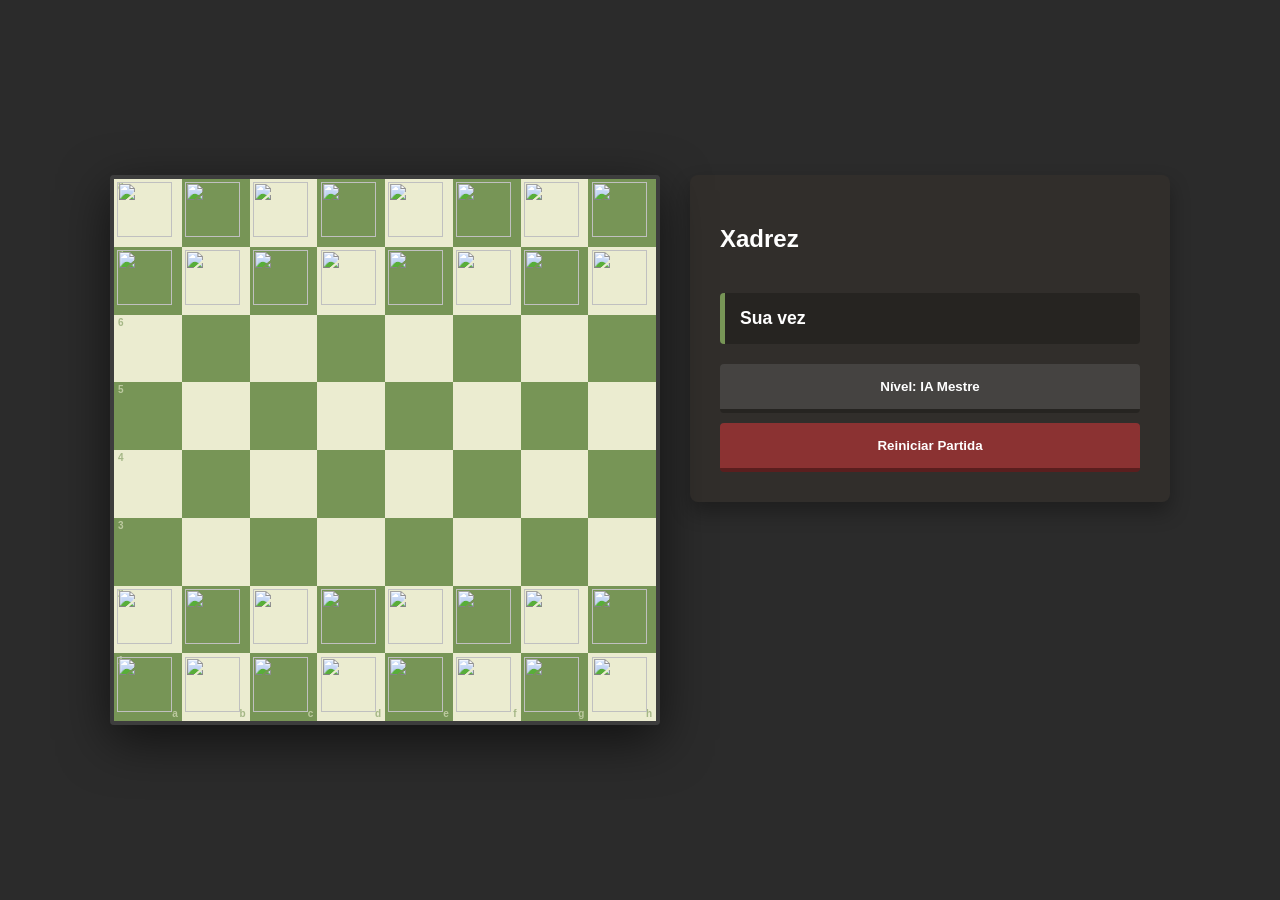
==== commit 57fbebf2: "Update index.html" ====
--- a/index.html
+++ b/index.html
@@ -3,7 +3,7 @@
 <head>
 <meta charset="utf-8"/>
 <meta name="viewport" content="width=device-width, initial-scale=1.0, maximum-scale=1.0, user-scalable=no"/>
-<title>Xadrez Offline</title>
+<title>Área Arth</title>
 <link rel="icon" type="image/png" href="img/favicon.png"/>
 
 <link rel="stylesheet" href="style.css"/>
--- a/style.css
+++ b/style.css
@@ -1,68 +1,117 @@
 :root {
-    --light: #ebecd0; --dark: #779556;
-    --highlight: rgba(255, 255, 255, 0.5); --capture: rgba(255, 0, 0, 0.4);
-    --bg: #2b2b2b; --panel: #312e2b;
-  }
-  
-  * { box-sizing: border-box; touch-action: manipulation; -webkit-tap-highlight-color: transparent; }
+  --light: #ebecd0; 
+  --dark: #779556;
+  --bg: #2b2b2b; 
+  --panel: #312e2b;
+  --highlight: rgba(255, 255, 255, 0.5);
+  --capture: rgba(255, 0, 0, 0.4);
+}
 
-  body { 
-    display: flex; align-items: center; justify-content: center; 
-    min-height: 100vh; margin: 0; background: var(--bg); color: #fff; 
-    font-family: -apple-system, BlinkMacSystemFont, "Segoe UI", Helvetica, Arial, sans-serif;
-  }
+* { box-sizing: border-box; }
 
-  #game { display: flex; flex-direction: row; gap: 20px; align-items: stretch; padding: 10px; width: 100%; max-width: 1100px; }
+body { 
+  margin: 0; 
+  background: var(--bg); 
+  color: #fff; 
+  font-family: 'Segoe UI', Tahoma, Geneva, Verdana, sans-serif;
+  display: flex;
+  justify-content: center;
+  align-items: center;
+  min-height: 100vh;
+}
 
-  #board-container { flex: 0 0 min(90vw, 600px); display: flex; align-items: center; position: relative; }
+/* CONTAINER PRINCIPAL: O segredo está no flex-wrap */
+#game { 
+  display: flex; 
+  flex-wrap: wrap; /* Se não couber lado a lado, o menu desce */
+  gap: 30px; 
+  justify-content: center; 
+  align-items: flex-start;
+  padding: 20px;
+  width: 100%;
+  max-width: 1100px;
+}
 
-  #board { 
-    display: grid; grid-template-columns: repeat(8, 12.5%); grid-template-rows: repeat(8, 12.5%);
-    width: 100%; aspect-ratio: 1/1; box-shadow: 0 8px 25px rgba(0,0,0,0.5); background: #333;
-  }
+/* ÁREA DO TABULEIRO */
+#board-container { 
+  flex: 0 0 min(90vw, 550px); /* Tamanho fixo ideal para desktop */
+  position: relative;
+  box-shadow: 0 15px 50px rgba(0,0,0,0.6);
+  border: 4px solid #3d3d3d;
+  border-radius: 4px;
+}
 
-  .square { position: relative; display: flex; align-items: center; justify-content: center; width: 100%; height: 100%; cursor: pointer; }
-  .light { background: var(--light); }
-  .dark { background: var(--dark); }
-  
-  .hl-move::after { content: ""; width: 25%; height: 25%; background: rgba(0,0,0,0.1); border-radius: 50%; position: absolute; }
-  .hl-capture { background: var(--capture) !important; }
+#board { 
+  display: grid; 
+  grid-template-columns: repeat(8, 12.5%); 
+  grid-template-rows: repeat(8, 12.5%);
+  width: 100%; 
+  aspect-ratio: 1/1; 
+}
 
-  .piece { width: 100%; height: 100%; display: flex; align-items: center; justify-content: center; z-index: 2; transition: transform 0.1s; }
-  .piece img { width: 92%; height: 92%; object-fit: contain; pointer-events: none; }
+/* PAINEL LATERAL (MODO DESKTOP) */
+#info { 
+  flex: 1; 
+  min-width: 320px;
+  background: var(--panel); 
+  padding: 30px; 
+  border-radius: 8px;
+  box-shadow: 0 10px 20px rgba(0,0,0,0.3);
+  display: flex;
+  flex-direction: column;
+  gap: 20px;
+}
 
-  #promo-menu {
-    position: absolute; top: 0; left: 0; width: 100%; height: 100%;
-    background: rgba(0,0,0,0.7); display: none; z-index: 100;
-    align-items: center; justify-content: center; gap: 15px; border-radius: 2px;
-  }
-  .promo-option {
-    width: 18%; aspect-ratio: 1/1; background: var(--light); 
-    border: 3px solid var(--dark); border-radius: 8px; cursor: pointer;
-    display: flex; align-items: center; justify-content: center; transition: transform 0.2s;
-  }
-  .promo-option:hover { transform: scale(1.1); background: #fff; }
-  .promo-option img { width: 85%; }
+/* ELEMENTOS DO TABULEIRO */
+.square { position: relative; display: flex; align-items: center; justify-content: center; cursor: pointer; }
+.dark { background-color: var(--dark); }
+.light { background-color: var(--light); }
 
-  #info { flex: 1; min-width: 280px; padding: 20px; background: var(--panel); border-radius: 4px; display: flex; flex-direction: column; justify-content: center; }
+.piece { width: 100%; height: 100%; display: flex; align-items: center; justify-content: center; z-index: 2; }
+.piece img { width: 90%; height: 90%; object-fit: contain; }
 
-  h2 { margin: 0 0 15px 0; font-size: 22px; text-align: center; color: #fff; }
-  #status { font-size: 18px; font-weight: 600; padding: 12px; background: #262421; border-radius: 4px; text-align: center; margin-bottom: 20px; border-left: 4px solid #779556; }
+/* DESTAQUES (MOVIMENTOS POSSÍVEIS) */
+.hl-move::after {
+  content: ""; width: 25%; height: 25%; background: rgba(0,0,0,0.15); border-radius: 50%;
+}
+.hl-capture { box-shadow: inset 0 0 15px 5px var(--capture); }
 
-  .btn-group { display: flex; flex-direction: column; gap: 8px; }
-  button { 
-    padding: 14px; background: #454341; color: #dadada; border: none; 
-    border-radius: 4px; cursor: pointer; font-size: 15px; font-weight: bold;
-    border-bottom: 3px solid #262421;
-  }
-  button:active { transform: translateY(2px); border-bottom: none; }
-  #reset { background: #312e2b; color: #888; font-size: 13px; margin-top: 10px; }
+/* INTERFACE DO PAINEL */
+#status {
+  background: #262421;
+  padding: 15px;
+  border-radius: 4px;
+  font-weight: bold;
+  border-left: 5px solid var(--dark);
+  font-size: 1.1rem;
+}
 
-  @media (max-width: 850px) {
-    #game { flex-direction: column; align-items: center; justify-content: center; height: 100vh; gap: 10px; padding: 5px; }
-    #board-container { width: 96vw; max-height: 60vh; flex: none; }
-    #info { width: 96vw; padding: 10px; flex: none; min-width: unset; justify-content: flex-start; }
-    h2 { display: none; }
-    #status { margin-bottom: 10px; padding: 8px; font-size: 16px; }
-    .promo-option { width: 22%; }
-  }+.btn-group { display: flex; flex-direction: column; gap: 10px; }
+
+button { 
+  padding: 15px;
+  background: #454341;
+  color: #fff;
+  border: none;
+  border-bottom: 4px solid #262421;
+  border-radius: 4px;
+  cursor: pointer;
+  font-weight: bold;
+  transition: all 0.2s;
+}
+
+button:hover { background: #504e4c; transform: translateY(-2px); }
+button:active { transform: translateY(2px); border-bottom: none; }
+
+#reset { background: #8b3232; border-bottom-color: #5a1e1e; }
+#reset:hover { background: #a53d3d; }
+
+/* MENU DE PROMOÇÃO */
+#promo-menu {
+  position: absolute; top: 0; left: 0; width: 100%; height: 100%;
+  background: rgba(0,0,0,0.7); display: none; z-index: 100;
+  justify-content: center; align-items: center; gap: 15px;
+}
+.promo-option {
+  width: 70px; height: 70px; background: #fff; border-radius: 50%;
+  cursor: pointer; display
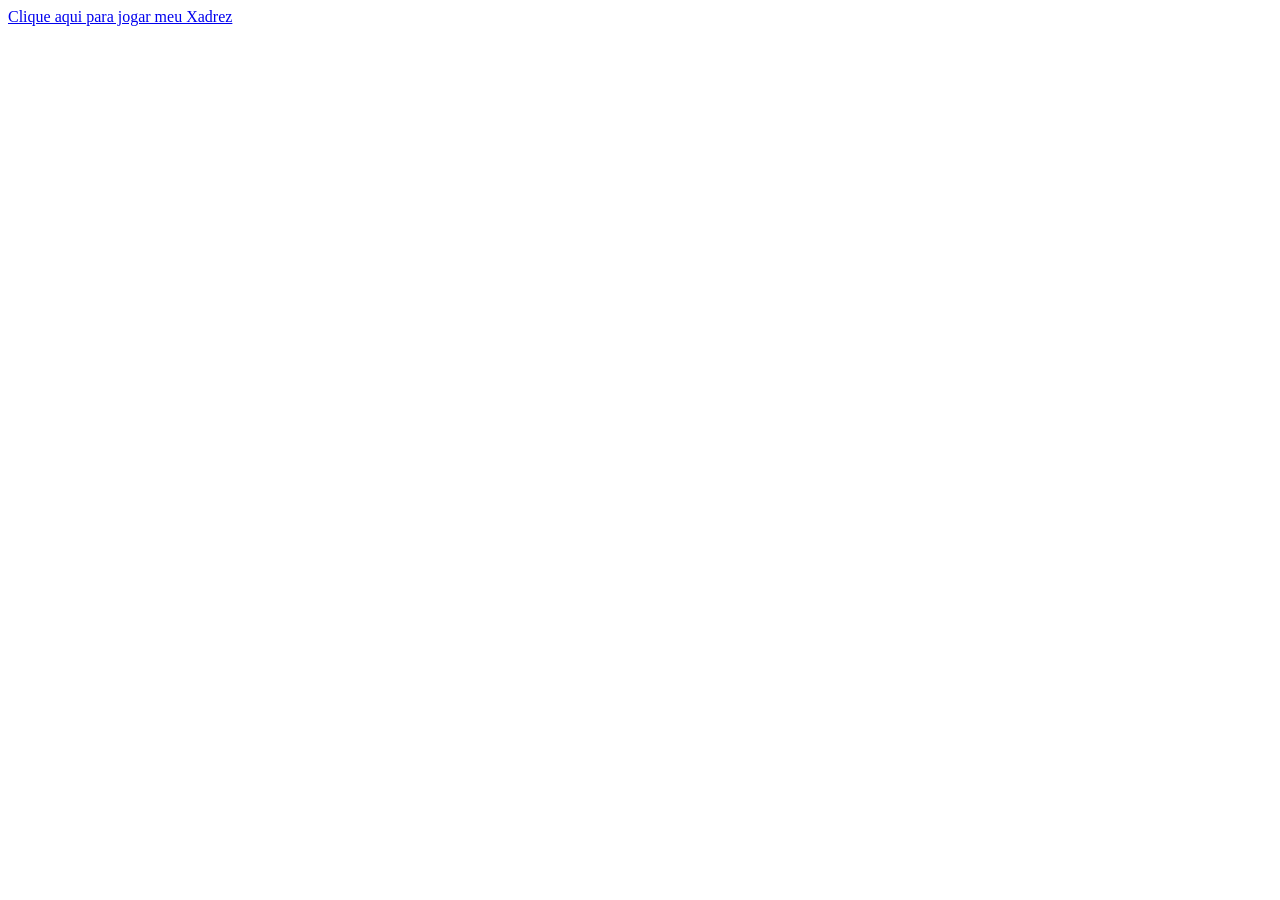
==== commit e1ed3d6a: "Update index.html" ====
--- a/index.html
+++ b/index.html
@@ -4,29 +4,9 @@
 <meta charset="utf-8"/>
 <meta name="viewport" content="width=device-width, initial-scale=1.0, maximum-scale=1.0, user-scalable=no"/>
 <title>Área Arth</title>
-<link rel="icon" type="image/png" href="img/favicon.png"/>
-
-<link rel="stylesheet" href="style.css"/>
+<a href="./xadrez/index.html">Clique aqui para jogar meu Xadrez</a>
 </head>
 <body>
 
-<div id="game">
-  <div id="board-container">
-    <div id="board"></div>
-    <div id="promo-menu"></div>
-  </div>
-  
-  <div id="info">
-    <h2>Xadrez</h2>
-    <div id="status">Vez: Brancas</div>
-    <div class="btn-group">
-      <button id="toggleMode">Nível: IA Mestre</button>
-      <button id="reset">Reiniciar Partida</button>
-    </div>
-  </div>
-</div>
-
-<script src="https://cdnjs.cloudflare.com/ajax/libs/tone/14.8.49/Tone.min.js"></script>
-<script src="script.js"></script>
 </body>
 </html>
